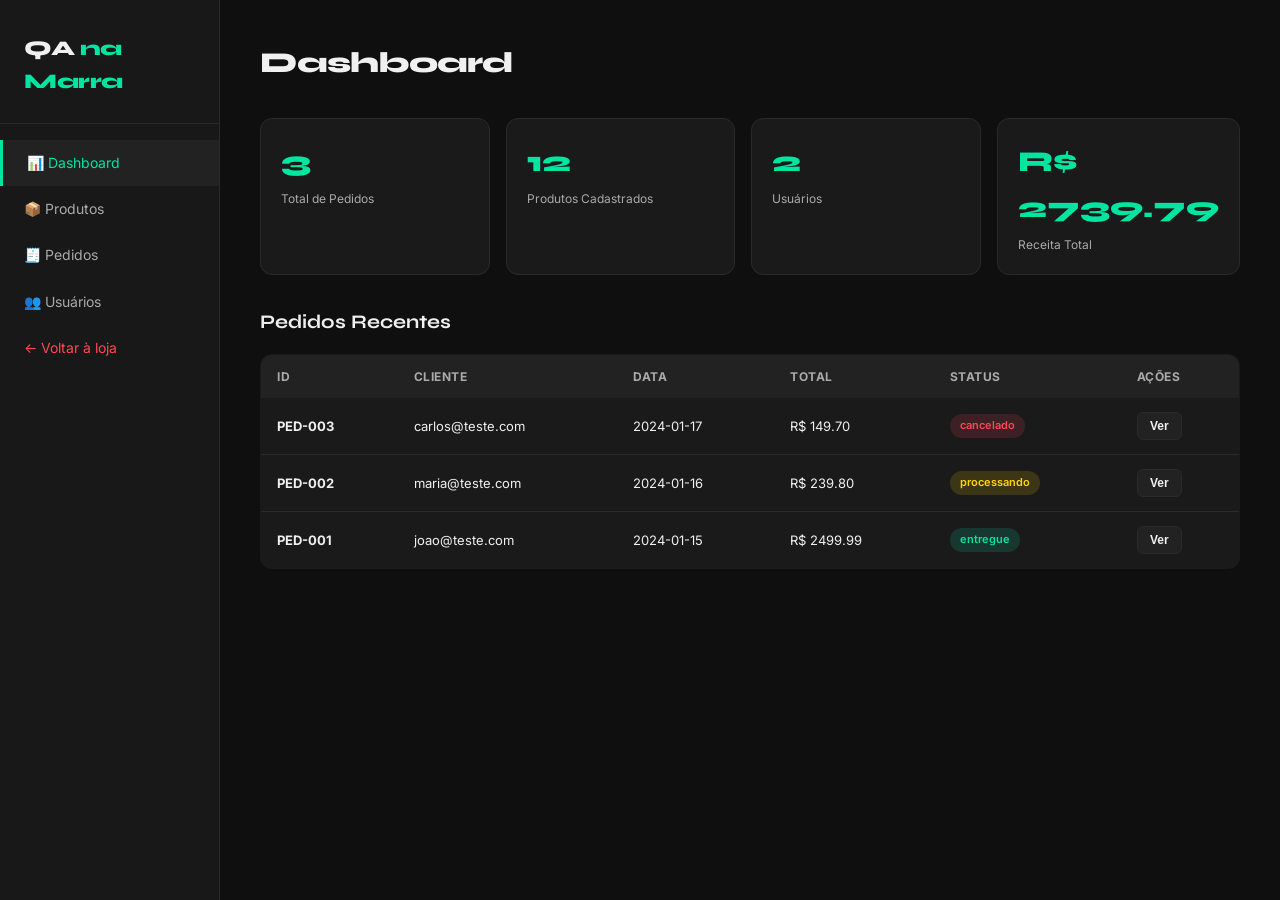
==== pages/admin.html @ 7d09a41e "Initial commit: QA na Marra Store project" ====
<!DOCTYPE html>
<html lang="pt-BR">
<head>
  <meta charset="UTF-8"/>
  <meta name="viewport" content="width=device-width, initial-scale=1.0"/>
  <title>Admin — QA na Marra Store</title>
  <link rel="stylesheet" href="../css/style.css"/>
  <link href="https://fonts.googleapis.com/css2?family=Syne:wght@400;600;700;800&family=Inter:wght@300;400;500;600&display=swap" rel="stylesheet"/>
</head>
<body>

<!-- BUG de segurança: painel admin acessível sem verificar se usuário é admin -->
<div class="admin-layout">
  <aside class="admin-sidebar">
    <a href="index.html" class="logo">QA <span>na Marra</span></a>
    <nav class="admin-nav">
      <a href="admin.html" class="active" onclick="showSection('dashboard')">📊 Dashboard</a>
      <a href="#" onclick="showSection('products')">📦 Produtos</a>
      <a href="#" onclick="showSection('orders')">🧾 Pedidos</a>
      <a href="#" onclick="showSection('users')">👥 Usuários</a>
      <a href="index.html" style="margin-top:auto;color:var(--accent2)">← Voltar à loja</a>
    </nav>
  </aside>

  <main class="admin-content">

    <!-- DASHBOARD -->
    <div id="sectionDashboard">
      <h1>Dashboard</h1>

      <div class="stats-grid">
        <div class="stat-card">
          <div class="stat-value" id="statOrders">-</div>
          <div class="stat-label">Total de Pedidos</div>
        </div>
        <div class="stat-card">
          <div class="stat-value" id="statProducts">-</div>
          <div class="stat-label">Produtos Cadastrados</div>
        </div>
        <div class="stat-card">
          <div class="stat-value" id="statUsers">-</div>
          <div class="stat-label">Usuários</div>
        </div>
        <div class="stat-card">
          <!-- BUG: receita soma pedidos cancelados também -->
          <div class="stat-value" id="statRevenue">-</div>
          <div class="stat-label">Receita Total</div>
        </div>
      </div>

      <h2 style="font-family:'Syne',sans-serif;font-size:1.2rem;font-weight:700;margin-bottom:16px">Pedidos Recentes</h2>
      <table class="admin-table">
        <thead>
          <tr>
            <th>ID</th>
            <th>Cliente</th>
            <th>Data</th>
            <th>Total</th>
            <th>Status</th>
            <th>Ações</th>
          </tr>
        </thead>
        <tbody id="recentOrders"></tbody>
      </table>
    </div>

    <!-- PRODUTOS -->
    <div id="sectionProducts" style="display:none">
      <div style="display:flex;justify-content:space-between;align-items:center;margin-bottom:24px">
        <h1 style="margin:0">Produtos</h1>
        <button class="btn-primary" onclick="document.getElementById('addProductModal').style.display='flex'">
          + Adicionar Produto
        </button>
      </div>

      <table class="admin-table">
        <thead>
          <tr>
            <th>ID</th>
            <th>Nome</th>
            <th>Categoria</th>
            <th>Preço</th>
            <th>Estoque</th>
            <th>Ações</th>
          </tr>
        </thead>
        <tbody id="adminProductsList"></tbody>
      </table>
    </div>

    <!-- PEDIDOS -->
    <div id="sectionOrders" style="display:none">
      <h1>Pedidos</h1>
      <table class="admin-table">
        <thead>
          <tr>
            <th>ID</th>
            <th>Cliente</th>
            <th>Data</th>
            <th>Total</th>
            <th>Status</th>
          </tr>
        </thead>
        <tbody id="adminOrdersList"></tbody>
      </table>
    </div>

    <!-- USUÁRIOS -->
    <div id="sectionUsers" style="display:none">
      <h1>Usuários</h1>
      <!-- BUG de segurança: exibe senhas dos usuários em texto claro -->
      <table class="admin-table">
        <thead>
          <tr>
            <th>Nome</th>
            <th>E-mail</th>
            <th>Senha</th>
            <th>Perfil</th>
          </tr>
        </thead>
        <tbody id="adminUsersList"></tbody>
      </table>
    </div>

  </main>
</div>

<!-- Modal Editar Produto -->
<div id="editModal" style="display:none;position:fixed;inset:0;background:rgba(0,0,0,0.7);align-items:center;justify-content:center;z-index:200">
  <div class="form-card" style="max-width:480px;width:100%">
    <h2>Editar Produto</h2>
    <p>BUG: campos não carregam os dados do produto selecionado</p>
    <div class="form-group"><label>Nome</label><input type="text" placeholder="Nome do produto"/></div>
    <div class="form-group"><label>Preço</label>
      <!-- BUG: aceita preço negativo -->
      <input type="number" placeholder="Preço (pode ser negativo)"/>
    </div>
    <div class="form-group"><label>Estoque</label><input type="number" placeholder="Qtd em estoque"/></div>
    <div style="display:flex;gap:10px;margin-top:16px">
      <button class="btn-primary" style="flex:1" onclick="showToast('Salvo! (bug: nada foi realmente salvo)')">Salvar</button>
      <button class="btn-ghost" style="flex:1" onclick="document.getElementById('editModal').style.display='none'">Cancelar</button>
    </div>
  </div>
</div>

<!-- Modal Adicionar Produto -->
<div id="addProductModal" style="display:none;position:fixed;inset:0;background:rgba(0,0,0,0.7);align-items:center;justify-content:center;z-index:200">
  <div class="form-card" style="max-width:480px;width:100%">
    <h2>Novo Produto</h2>
    <div class="form-group"><label>Nome</label><input type="text" id="newName" placeholder="Nome do produto"/></div>
    <div class="form-group"><label>Preço</label><input type="number" id="newPrice" placeholder="0.00"/></div>
    <div class="form-group"><label>Estoque</label><input type="number" id="newStock" placeholder="0"/></div>
    <div class="form-group">
      <label>Categoria</label>
      <select id="newCat" style="background:var(--bg3);border:1px solid var(--border);border-radius:6px;padding:12px 14px;color:var(--text);width:100%;font-size:14px">
        <option value="eletronicos">Eletrônicos</option>
        <option value="roupas">Roupas</option>
        <option value="livros">Livros</option>
        <option value="casa">Casa</option>
      </select>
    </div>
    <div style="display:flex;gap:10px;margin-top:16px">
      <button class="btn-primary" style="flex:1" onclick="addNewProduct()">Adicionar</button>
      <button class="btn-ghost" style="flex:1" onclick="document.getElementById('addProductModal').style.display='none'">Cancelar</button>
    </div>
  </div>
</div>

<script src="../js/data.js"></script>
<script src="../js/app.js"></script>
<script>
  // BUG: não verifica se o usuário logado tem perfil admin
  // Qualquer pessoa que acessar /admin.html verá o painel

  renderAdminDashboard();

  function showSection(section) {
    ['dashboard','products','orders','users'].forEach(s => {
      document.getElementById(`section${s.charAt(0).toUpperCase()+s.slice(1)}`).style.display = 'none';
    });
    document.getElementById(`section${section.charAt(0).toUpperCase()+section.slice(1)}`).style.display = 'block';

    // Atualiza nav ativa
    document.querySelectorAll('.admin-nav a').forEach(a => a.classList.remove('active'));
    event.target.classList.add('active');

    if (section === 'products') renderAdminProducts();
    if (section === 'orders') renderAdminOrders();
    if (section === 'users') renderAdminUsers();
  }

  function renderAdminUsers() {
    const users = getUsers();
    const tbody = document.getElementById('adminUsersList');
    if (!tbody) return;
    // BUG: exibe senha em texto claro
    tbody.innerHTML = users.map(u => `
      <tr>
        <td>${u.name}</td>
        <td>${u.email}</td>
        <td style="color:var(--accent2)">${u.password}</td>
        <td><span class="badge ${u.role === 'admin' ? 'badge-green' : 'badge-yellow'}">${u.role}</span></td>
      </tr>
    `).join('');
  }

  function addNewProduct() {
    const name = document.getElementById('newName').value;
    const price = parseFloat(document.getElementById('newPrice').value);
    const stock = parseInt(document.getElementById('newStock').value) || 0;
    const category = document.getElementById('newCat').value;

    if (!name) { showToast('❌ Nome obrigatório'); return; }

    const products = getProducts();
    const newId = Math.max(...products.map(p => p.id)) + 1;
    products.push({
      id: newId, name, price, stock, category,
      emoji: '📦', description: 'Produto adicionado via admin',
      featured: false, rating: 0, oldPrice: null
    });
    localStorage.setItem('qa_products', JSON.stringify(products));
    document.getElementById('addProductModal').style.display = 'none';
    renderAdminProducts();
    showSection('products');
    showToast(`✅ Produto "${name}" adicionado!`);
  }
</script>
</body>
</html>
---- css/style.css ----
/* ===== TOKENS ===== */
:root {
  --bg: #0f0f0f;
  --bg2: #181818;
  --bg3: #222222;
  --accent: #00e5a0;
  --accent2: #ff4757;
  --text: #f0f0f0;
  --text2: #aaaaaa;
  --border: #2a2a2a;
  --card: #1a1a1a;
  --font-display: 'Syne', sans-serif;
  --font-body: 'Inter', sans-serif;
  --radius: 12px;
  --radius-sm: 6px;
}

* { margin: 0; padding: 0; box-sizing: border-box; }

body {
  background: var(--bg);
  color: var(--text);
  font-family: var(--font-body);
  font-size: 15px;
  line-height: 1.6;
}

a { color: inherit; text-decoration: none; }

/* ===== NAVBAR ===== */
.navbar {
  display: flex;
  justify-content: space-between;
  align-items: center;
  padding: 16px 48px;
  background: rgba(15,15,15,0.95);
  backdrop-filter: blur(12px);
  border-bottom: 1px solid var(--border);
  position: sticky;
  top: 0;
  z-index: 100;
}

.logo {
  font-family: var(--font-display);
  font-weight: 800;
  font-size: 1.3rem;
  letter-spacing: -0.5px;
}
.logo span { color: var(--accent); }

.nav-links {
  display: flex;
  align-items: center;
  gap: 24px;
  font-size: 14px;
}

.nav-links a { color: var(--text2); transition: color 0.2s; }
.nav-links a:hover { color: var(--accent); }

.cart-link {
  background: var(--bg3);
  padding: 8px 16px;
  border-radius: 999px;
  display: flex;
  align-items: center;
  gap: 8px;
  color: var(--text) !important;
}

.cart-count {
  background: var(--accent);
  color: #000;
  font-weight: 700;
  font-size: 11px;
  width: 18px;
  height: 18px;
  border-radius: 50%;
  display: flex;
  align-items: center;
  justify-content: center;
}

/* ===== HERO ===== */
.hero {
  display: grid;
  grid-template-columns: 1fr 1fr;
  gap: 48px;
  padding: 80px 48px;
  min-height: 80vh;
  align-items: center;
  max-width: 1200px;
  margin: 0 auto;
}

.hero-eyebrow {
  font-size: 13px;
  color: var(--accent);
  letter-spacing: 1px;
  text-transform: uppercase;
  margin-bottom: 16px;
}

.hero h1 {
  font-family: var(--font-display);
  font-size: clamp(2.5rem, 5vw, 4rem);
  font-weight: 800;
  line-height: 1.05;
  letter-spacing: -2px;
  margin-bottom: 20px;
}

.hero h1 em {
  font-style: normal;
  color: var(--accent);
  position: relative;
}

.hero-sub {
  color: var(--text2);
  font-size: 1rem;
  max-width: 440px;
  margin-bottom: 32px;
}

.hero-actions {
  display: flex;
  gap: 12px;
  margin-bottom: 32px;
}

.btn-primary {
  background: var(--accent);
  color: #000;
  font-weight: 700;
  font-family: var(--font-display);
  padding: 14px 28px;
  border-radius: var(--radius-sm);
  transition: opacity 0.2s;
  border: none;
  cursor: pointer;
  font-size: 15px;
  display: inline-block;
}
.btn-primary:hover { opacity: 0.85; }

.btn-ghost {
  border: 1px solid var(--border);
  color: var(--text);
  padding: 14px 28px;
  border-radius: var(--radius-sm);
  transition: border-color 0.2s;
  font-size: 15px;
}
.btn-ghost:hover { border-color: var(--accent); color: var(--accent); }

.hero-badges {
  display: flex;
  gap: 10px;
  flex-wrap: wrap;
}
.hero-badges span {
  font-size: 12px;
  background: var(--bg3);
  border: 1px solid var(--border);
  padding: 6px 14px;
  border-radius: 999px;
  color: var(--text2);
}

/* BUG CARD */
.bug-card {
  background: var(--card);
  border: 1px solid var(--border);
  border-radius: var(--radius);
  overflow: hidden;
  font-size: 13px;
  box-shadow: 0 0 40px rgba(0,229,160,0.08);
}
.bug-header {
  background: var(--accent2);
  color: white;
  font-family: var(--font-display);
  font-weight: 700;
  padding: 10px 16px;
  font-size: 12px;
  letter-spacing: 1px;
}
.bug-body {
  padding: 16px;
  display: flex;
  flex-direction: column;
  gap: 10px;
}
.bug-body p { color: var(--text2); }
.bug-body strong { color: var(--text); }
.sev-high {
  background: rgba(255,71,87,0.15);
  color: var(--accent2);
  padding: 2px 8px;
  border-radius: 4px;
  font-weight: 600;
}

/* ===== SECTIONS ===== */
.section {
  padding: 64px 48px;
  max-width: 1200px;
  margin: 0 auto;
}

.section h2 {
  font-family: var(--font-display);
  font-weight: 800;
  font-size: 1.8rem;
  letter-spacing: -1px;
  margin-bottom: 32px;
}

/* CATEGORIES */
.categories-section { padding-top: 32px; }
.categories-grid {
  display: grid;
  grid-template-columns: repeat(4, 1fr);
  gap: 16px;
}

.cat-card {
  background: var(--card);
  border: 1px solid var(--border);
  border-radius: var(--radius);
  padding: 32px 16px;
  text-align: center;
  display: flex;
  flex-direction: column;
  align-items: center;
  gap: 12px;
  transition: border-color 0.2s, transform 0.2s;
  cursor: pointer;
}
.cat-card:hover { border-color: var(--accent); transform: translateY(-4px); }
.cat-icon { font-size: 2rem; }
.cat-card span:last-child { font-weight: 600; font-size: 14px; }

/* PRODUCTS GRID */
.products-grid {
  display: grid;
  grid-template-columns: repeat(auto-fill, minmax(240px, 1fr));
  gap: 20px;
}

.product-card {
  background: var(--card);
  border: 1px solid var(--border);
  border-radius: var(--radius);
  overflow: hidden;
  transition: border-color 0.2s, transform 0.2s;
  cursor: pointer;
}
.product-card:hover { border-color: var(--accent); transform: translateY(-4px); }

.product-img {
  width: 100%;
  height: 180px;
  object-fit: cover;
  background: var(--bg3);
  display: flex;
  align-items: center;
  justify-content: center;
  font-size: 3rem;
}

.product-info { padding: 16px; }
.product-name {
  font-weight: 600;
  font-size: 15px;
  margin-bottom: 6px;
  font-family: var(--font-display);
}
.product-cat {
  font-size: 11px;
  color: var(--accent);
  text-transform: uppercase;
  letter-spacing: 0.5px;
  margin-bottom: 8px;
}
.product-price {
  font-size: 1.2rem;
  font-weight: 700;
  color: var(--accent);
  font-family: var(--font-display);
  margin-bottom: 12px;
}
.product-price .old-price {
  font-size: 0.85rem;
  color: var(--text2);
  text-decoration: line-through;
  font-weight: 400;
  margin-left: 8px;
}

.btn-add-cart {
  width: 100%;
  background: var(--accent);
  color: #000;
  font-weight: 700;
  padding: 10px;
  border: none;
  border-radius: var(--radius-sm);
  cursor: pointer;
  font-size: 13px;
  transition: opacity 0.2s;
}
.btn-add-cart:hover { opacity: 0.85; }

/* PROMO BANNER - com bugs visuais propositais */
.promo-banner {
  background: linear-gradient(135deg, #1a1a2e, #16213e);
  border-top: 1px solid var(--border);
  border-bottom: 1px solid var(--border);
  padding: 48px;
  overflow: hidden; /* bug: botão vai ficar cortado */
}
.promo-inner {
  max-width: 1200px;
  margin: 0 auto;
}
.promo-inner h3 {
  font-family: var(--font-display);
  font-size: 2rem;
  color: #ffd700;
  margin-bottom: 8px;
}
.promo-inner p { color: var(--text2); margin-bottom: 16px; }
.btn-promo {
  display: inline-block;
  background: #ffd700;
  color: #000;
  font-weight: 700;
  padding: 12px 24px;
  border-radius: var(--radius-sm);
}

/* ===== FORMS ===== */
.form-page {
  min-height: 80vh;
  display: flex;
  align-items: center;
  justify-content: center;
  padding: 48px;
}

.form-card {
  background: var(--card);
  border: 1px solid var(--border);
  border-radius: var(--radius);
  padding: 40px;
  width: 100%;
  max-width: 420px;
}

.form-card h2 {
  font-family: var(--font-display);
  font-size: 1.8rem;
  font-weight: 800;
  letter-spacing: -1px;
  margin-bottom: 8px;
}

.form-card p { color: var(--text2); margin-bottom: 28px; font-size: 14px; }

.form-group {
  margin-bottom: 16px;
}

.form-group label {
  display: block;
  font-size: 13px;
  font-weight: 500;
  margin-bottom: 6px;
  color: var(--text2);
}

.form-group input,
.form-group select,
.form-group textarea {
  width: 100%;
  background: var(--bg3);
  border: 1px solid var(--border);
  border-radius: var(--radius-sm);
  padding: 12px 14px;
  color: var(--text);
  font-family: var(--font-body);
  font-size: 14px;
  outline: none;
  transition: border-color 0.2s;
}

.form-group input:focus,
.form-group select:focus {
  border-color: var(--accent);
}

.form-btn {
  width: 100%;
  background: var(--accent);
  color: #000;
  font-weight: 700;
  font-family: var(--font-display);
  padding: 14px;
  border: none;
  border-radius: var(--radius-sm);
  cursor: pointer;
  font-size: 15px;
  margin-top: 8px;
  transition: opacity 0.2s;
}
.form-btn:hover { opacity: 0.85; }

.form-link {
  text-align: center;
  margin-top: 20px;
  font-size: 13px;
  color: var(--text2);
}
.form-link a { color: var(--accent); }

.form-error {
  background: rgba(255,71,87,0.1);
  border: 1px solid rgba(255,71,87,0.3);
  color: var(--accent2);
  padding: 10px 14px;
  border-radius: var(--radius-sm);
  font-size: 13px;
  margin-bottom: 16px;
  display: none;
}

.form-success {
  background: rgba(0,229,160,0.1);
  border: 1px solid rgba(0,229,160,0.3);
  color: var(--accent);
  padding: 10px 14px;
  border-radius: var(--radius-sm);
  font-size: 13px;
  margin-bottom: 16px;
  display: none;
}

/* ===== CART ===== */
.cart-page {
  max-width: 1000px;
  margin: 0 auto;
  padding: 48px;
}

.cart-page h1 {
  font-family: var(--font-display);
  font-size: 2rem;
  font-weight: 800;
  letter-spacing: -1px;
  margin-bottom: 32px;
}

.cart-table {
  width: 100%;
  border-collapse: collapse;
}

.cart-table th {
  text-align: left;
  padding: 12px 16px;
  border-bottom: 1px solid var(--border);
  color: var(--text2);
  font-size: 13px;
  font-weight: 500;
}

.cart-table td {
  padding: 16px;
  border-bottom: 1px solid var(--border);
  vertical-align: middle;
}

.cart-item-name { font-weight: 600; }
.cart-item-price { color: var(--accent); font-weight: 600; }

.qty-control {
  display: flex;
  align-items: center;
  gap: 10px;
}

.qty-btn {
  background: var(--bg3);
  border: 1px solid var(--border);
  color: var(--text);
  width: 30px;
  height: 30px;
  border-radius: var(--radius-sm);
  cursor: pointer;
  font-size: 16px;
  display: flex;
  align-items: center;
  justify-content: center;
}

.btn-remove {
  background: none;
  border: none;
  color: var(--accent2);
  cursor: pointer;
  font-size: 18px;
}

.cart-summary {
  background: var(--card);
  border: 1px solid var(--border);
  border-radius: var(--radius);
  padding: 24px;
  margin-top: 24px;
}

.cart-summary-row {
  display: flex;
  justify-content: space-between;
  margin-bottom: 12px;
  font-size: 14px;
}

.cart-summary-row.total {
  font-family: var(--font-display);
  font-weight: 800;
  font-size: 1.2rem;
  border-top: 1px solid var(--border);
  padding-top: 12px;
  margin-top: 4px;
}

/* ===== PRODUTO DETALHE ===== */
.product-detail {
  display: grid;
  grid-template-columns: 1fr 1fr;
  gap: 48px;
  max-width: 1000px;
  margin: 0 auto;
  padding: 48px;
  align-items: start;
}

.product-detail-img {
  background: var(--card);
  border: 1px solid var(--border);
  border-radius: var(--radius);
  height: 360px;
  display: flex;
  align-items: center;
  justify-content: center;
  font-size: 6rem;
}

.product-detail-info h1 {
  font-family: var(--font-display);
  font-size: 1.8rem;
  font-weight: 800;
  letter-spacing: -1px;
  margin-bottom: 8px;
}

.product-detail-price {
  font-family: var(--font-display);
  font-size: 2rem;
  font-weight: 800;
  color: var(--accent);
  margin: 16px 0;
}

.product-detail-desc {
  color: var(--text2);
  font-size: 14px;
  margin-bottom: 24px;
  line-height: 1.8;
}

.qty-selector {
  display: flex;
  align-items: center;
  gap: 12px;
  margin-bottom: 20px;
}

.qty-selector label { font-size: 13px; color: var(--text2); }
.qty-selector input {
  width: 60px;
  text-align: center;
  background: var(--bg3);
  border: 1px solid var(--border);
  border-radius: var(--radius-sm);
  padding: 8px;
  color: var(--text);
  font-size: 14px;
}

/* ===== ADMIN ===== */
.admin-layout {
  display: grid;
  grid-template-columns: 220px 1fr;
  min-height: 100vh;
}

.admin-sidebar {
  background: var(--bg2);
  border-right: 1px solid var(--border);
  padding: 32px 0;
}

.admin-sidebar .logo {
  display: block;
  padding: 0 24px 24px;
  border-bottom: 1px solid var(--border);
  margin-bottom: 16px;
}

.admin-nav a {
  display: block;
  padding: 12px 24px;
  color: var(--text2);
  font-size: 14px;
  transition: background 0.2s, color 0.2s;
}
.admin-nav a:hover, .admin-nav a.active {
  background: var(--bg3);
  color: var(--accent);
  border-left: 3px solid var(--accent);
}

.admin-content {
  padding: 40px;
  overflow-y: auto;
}

.admin-content h1 {
  font-family: var(--font-display);
  font-size: 1.8rem;
  font-weight: 800;
  letter-spacing: -1px;
  margin-bottom: 32px;
}

.stats-grid {
  display: grid;
  grid-template-columns: repeat(4, 1fr);
  gap: 16px;
  margin-bottom: 32px;
}

.stat-card {
  background: var(--card);
  border: 1px solid var(--border);
  border-radius: var(--radius);
  padding: 20px;
}

.stat-value {
  font-family: var(--font-display);
  font-size: 1.8rem;
  font-weight: 800;
  color: var(--accent);
}

.stat-label {
  font-size: 12px;
  color: var(--text2);
  margin-top: 4px;
}

.admin-table {
  width: 100%;
  border-collapse: collapse;
  background: var(--card);
  border-radius: var(--radius);
  overflow: hidden;
  border: 1px solid var(--border);
}

.admin-table th {
  background: var(--bg3);
  padding: 12px 16px;
  text-align: left;
  font-size: 12px;
  color: var(--text2);
  text-transform: uppercase;
  letter-spacing: 0.5px;
}

.admin-table td {
  padding: 14px 16px;
  border-bottom: 1px solid var(--border);
  font-size: 13px;
}

.admin-table tr:last-child td { border-bottom: none; }

.badge {
  display: inline-block;
  padding: 3px 10px;
  border-radius: 999px;
  font-size: 11px;
  font-weight: 600;
}
.badge-green { background: rgba(0,229,160,0.15); color: var(--accent); }
.badge-red { background: rgba(255,71,87,0.15); color: var(--accent2); }
.badge-yellow { background: rgba(255,215,0,0.15); color: #ffd700; }

.btn-sm {
  padding: 6px 12px;
  border-radius: var(--radius-sm);
  font-size: 12px;
  font-weight: 600;
  cursor: pointer;
  border: none;
  transition: opacity 0.2s;
}
.btn-sm:hover { opacity: 0.8; }
.btn-edit { background: var(--bg3); color: var(--text); border: 1px solid var(--border); }
.btn-delete { background: rgba(255,71,87,0.15); color: var(--accent2); }

/* ===== PEDIDOS ===== */
.orders-page {
  max-width: 900px;
  margin: 0 auto;
  padding: 48px;
}
.orders-page h1 {
  font-family: var(--font-display);
  font-size: 2rem;
  font-weight: 800;
  letter-spacing: -1px;
  margin-bottom: 32px;
}

.order-card {
  background: var(--card);
  border: 1px solid var(--border);
  border-radius: var(--radius);
  padding: 20px;
  margin-bottom: 16px;
}

.order-header {
  display: flex;
  justify-content: space-between;
  align-items: center;
  margin-bottom: 12px;
}

.order-id { font-family: var(--font-display); font-weight: 700; }
.order-items { color: var(--text2); font-size: 13px; }
.order-total { color: var(--accent); font-weight: 700; font-family: var(--font-display); }

/* ===== ALERT / TOAST ===== */
.toast {
  position: fixed;
  bottom: 24px;
  right: 24px;
  background: var(--accent);
  color: #000;
  font-weight: 700;
  padding: 14px 20px;
  border-radius: var(--radius);
  font-size: 14px;
  z-index: 999;
  transform: translateY(100px);
  opacity: 0;
  transition: all 0.3s;
}
.toast.show { transform: translateY(0); opacity: 1; }

/* ===== PAGE HEADER ===== */
.page-header {
  border-bottom: 1px solid var(--border);
  padding: 40px 48px 32px;
  max-width: 1200px;
  margin: 0 auto;
}
.page-header h1 {
  font-family: var(--font-display);
  font-size: 2rem;
  font-weight: 800;
  letter-spacing: -1px;
}
.page-header p { color: var(--text2); font-size: 14px; margin-top: 6px; }

/* ===== FOOTER ===== */
.footer {
  border-top: 1px solid var(--border);
  padding: 48px;
  margin-top: 64px;
}
.footer-inner {
  display: grid;
  grid-template-columns: 2fr 1fr 1fr;
  gap: 32px;
  max-width: 1200px;
  margin: 0 auto 32px;
}
.footer-inner strong {
  display: block;
  font-family: var(--font-display);
  margin-bottom: 12px;
}
.footer-inner a {
  display: block;
  color: var(--text2);
  font-size: 13px;
  margin-bottom: 6px;
  transition: color 0.2s;
}
.footer-inner a:hover { color: var(--accent); }
.footer-inner p { color: var(--text2); font-size: 13px; }
.footer-copy {
  text-align: center;
  color: var(--text2);
  font-size: 12px;
  max-width: 1200px;
  margin: 0 auto;
  border-top: 1px solid var(--border);
  padding-top: 24px;
}

/* ===== EMPTY STATE ===== */
.empty-state {
  text-align: center;
  padding: 64px 24px;
  color: var(--text2);
}
.empty-state .empty-icon { font-size: 3rem; margin-bottom: 16px; }
.empty-state h3 {
  font-family: var(--font-display);
  font-size: 1.3rem;
  color: var(--text);
  margin-bottom: 8px;
}

/* ===== SEARCH BAR ===== */
.search-bar {
  display: flex;
  gap: 10px;
  margin-bottom: 24px;
}
.search-bar input {
  flex: 1;
  background: var(--bg3);
  border: 1px solid var(--border);
  border-radius: var(--radius-sm);
  padding: 12px 16px;
  color: var(--text);
  font-size: 14px;
  outline: none;
}
.search-bar input:focus { border-color: var(--accent); }
.search-bar button {
  background: var(--accent);
  color: #000;
  font-weight: 700;
  padding: 12px 20px;
  border: none;
  border-radius: var(--radius-sm);
  cursor: pointer;
}

/* CHECKOUT */
.checkout-page {
  display: grid;
  grid-template-columns: 1fr 380px;
  gap: 32px;
  max-width: 1100px;
  margin: 0 auto;
  padding: 48px;
}

.checkout-form h2 {
  font-family: var(--font-display);
  font-weight: 800;
  font-size: 1.4rem;
  letter-spacing: -0.5px;
  margin-bottom: 20px;
}

.checkout-summary {
  background: var(--card);
  border: 1px solid var(--border);
  border-radius: var(--radius);
  padding: 24px;
  height: fit-content;
  position: sticky;
  top: 80px;
}

.checkout-summary h3 {
  font-family: var(--font-display);
  font-weight: 700;
  margin-bottom: 16px;
}

.summary-item {
  display: flex;
  justify-content: space-between;
  font-size: 13px;
  margin-bottom: 10px;
  color: var(--text2);
}

.summary-divider { border: none; border-top: 1px solid var(--border); margin: 12px 0; }

.summary-total {
  display: flex;
  justify-content: space-between;
  font-family: var(--font-display);
  font-weight: 800;
  font-size: 1.1rem;
  color: var(--accent);
}

/* RESPONSIVE */
@media (max-width: 768px) {
  .navbar { padding: 12px 20px; }
  .hero { grid-template-columns: 1fr; padding: 40px 20px; }
  .hero-visual { display: none; }
  .categories-grid { grid-template-columns: repeat(2, 1fr); }
  .section { padding: 40px 20px; }
  .stats-grid { grid-template-columns: repeat(2, 1fr); }
  .admin-layout { grid-template-columns: 1fr; }
  .admin-sidebar { display: none; }
  .product-detail { grid-template-columns: 1fr; padding: 24px; }
  .checkout-page { grid-template-columns: 1fr; padding: 24px; }
  .footer-inner { grid-template-columns: 1fr; }
  .cart-page, .orders-page { padding: 24px 16px; }
}
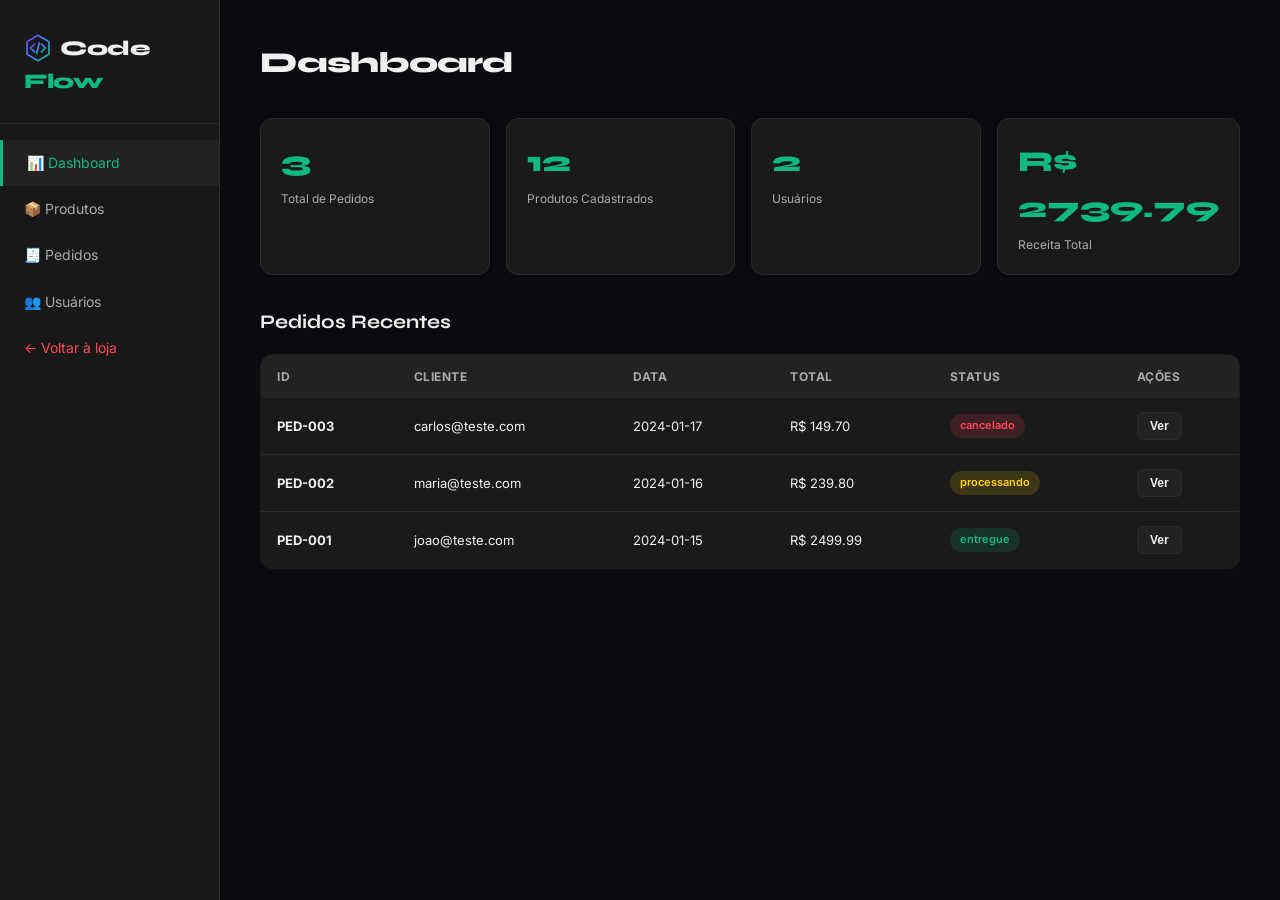
==== commit dd3623d0: "Troca a marca para Code Flow Store / Code Flow Mentoria Atualiza nome, títulos, rodapé, e-mail do ad" ====
--- a/pages/admin.html
+++ b/pages/admin.html
@@ -3,7 +3,7 @@
 <head>
   <meta charset="UTF-8"/>
   <meta name="viewport" content="width=device-width, initial-scale=1.0"/>
-  <title>Admin — QA na Marra Store</title>
+  <title>Admin — Code Flow Store</title>
   <link rel="stylesheet" href="../css/style.css"/>
   <link href="https://fonts.googleapis.com/css2?family=Syne:wght@400;600;700;800&family=Inter:wght@300;400;500;600&display=swap" rel="stylesheet"/>
 </head>
@@ -12,38 +12,38 @@
 <!-- BUG de segurança: painel admin acessível sem verificar se usuário é admin -->
 <div class="admin-layout">
   <aside class="admin-sidebar">
-    <a href="index.html" class="logo">QA <span>na Marra</span></a>
+    <a href="index.html" class="logo"><img class="logo-icon" src="../img/logo.svg" alt=""/>Code <span>Flow</span></a>
     <nav class="admin-nav">
-      <a href="admin.html" class="active" onclick="showSection('dashboard')">📊 Dashboard</a>
-      <a href="#" onclick="showSection('products')">📦 Produtos</a>
-      <a href="#" onclick="showSection('orders')">🧾 Pedidos</a>
-      <a href="#" onclick="showSection('users')">👥 Usuários</a>
-      <a href="index.html" style="margin-top:auto;color:var(--accent2)">← Voltar à loja</a>
+      <a data-testid="admin-nav-dashboard" href="admin.html" class="active" onclick="showSection('dashboard')">📊 Dashboard</a>
+      <a data-testid="admin-nav-products" href="#" onclick="showSection('products')">📦 Produtos</a>
+      <a data-testid="admin-nav-orders" href="#" onclick="showSection('orders')">🧾 Pedidos</a>
+      <a data-testid="admin-nav-users" href="#" onclick="showSection('users')">👥 Usuários</a>
+      <a data-testid="admin-nav-back-to-store" href="index.html" style="margin-top:auto;color:var(--accent2)">← Voltar à loja</a>
     </nav>
   </aside>
 
   <main class="admin-content">
 
     <!-- DASHBOARD -->
-    <div id="sectionDashboard">
+    <div data-testid="admin-section-dashboard" id="sectionDashboard">
       <h1>Dashboard</h1>
 
       <div class="stats-grid">
         <div class="stat-card">
-          <div class="stat-value" id="statOrders">-</div>
+          <div data-testid="stat-orders" class="stat-value" id="statOrders">-</div>
           <div class="stat-label">Total de Pedidos</div>
         </div>
         <div class="stat-card">
-          <div class="stat-value" id="statProducts">-</div>
+          <div data-testid="stat-products" class="stat-value" id="statProducts">-</div>
           <div class="stat-label">Produtos Cadastrados</div>
         </div>
         <div class="stat-card">
-          <div class="stat-value" id="statUsers">-</div>
+          <div data-testid="stat-users" class="stat-value" id="statUsers">-</div>
           <div class="stat-label">Usuários</div>
         </div>
         <div class="stat-card">
           <!-- BUG: receita soma pedidos cancelados também -->
-          <div class="stat-value" id="statRevenue">-</div>
+          <div data-testid="stat-revenue" class="stat-value" id="statRevenue">-</div>
           <div class="stat-label">Receita Total</div>
         </div>
       </div>
@@ -60,15 +60,15 @@
             <th>Ações</th>
           </tr>
         </thead>
-        <tbody id="recentOrders"></tbody>
+        <tbody data-testid="admin-recent-orders" id="recentOrders"></tbody>
       </table>
     </div>
 
     <!-- PRODUTOS -->
-    <div id="sectionProducts" style="display:none">
+    <div data-testid="admin-section-products" id="sectionProducts" style="display:none">
       <div style="display:flex;justify-content:space-between;align-items:center;margin-bottom:24px">
         <h1 style="margin:0">Produtos</h1>
-        <button class="btn-primary" onclick="document.getElementById('addProductModal').style.display='flex'">
+        <button data-testid="admin-add-product-btn" class="btn-primary" onclick="document.getElementById('addProductModal').style.display='flex'">
           + Adicionar Produto
         </button>
       </div>
@@ -84,12 +84,12 @@
             <th>Ações</th>
           </tr>
         </thead>
-        <tbody id="adminProductsList"></tbody>
+        <tbody data-testid="admin-products-list" id="adminProductsList"></tbody>
       </table>
     </div>
 
     <!-- PEDIDOS -->
-    <div id="sectionOrders" style="display:none">
+    <div data-testid="admin-section-orders" id="sectionOrders" style="display:none">
       <h1>Pedidos</h1>
       <table class="admin-table">
         <thead>
@@ -101,12 +101,12 @@
             <th>Status</th>
           </tr>
         </thead>
-        <tbody id="adminOrdersList"></tbody>
+        <tbody data-testid="admin-orders-list" id="adminOrdersList"></tbody>
       </table>
     </div>
 
     <!-- USUÁRIOS -->
-    <div id="sectionUsers" style="display:none">
+    <div data-testid="admin-section-users" id="sectionUsers" style="display:none">
       <h1>Usuários</h1>
       <!-- BUG de segurança: exibe senhas dos usuários em texto claro -->
       <table class="admin-table">
@@ -118,7 +118,7 @@
             <th>Perfil</th>
           </tr>
         </thead>
-        <tbody id="adminUsersList"></tbody>
+        <tbody data-testid="admin-users-list" id="adminUsersList"></tbody>
       </table>
     </div>
 
@@ -126,33 +126,33 @@
 </div>
 
 <!-- Modal Editar Produto -->
-<div id="editModal" style="display:none;position:fixed;inset:0;background:rgba(0,0,0,0.7);align-items:center;justify-content:center;z-index:200">
+<div data-testid="edit-product-modal" id="editModal" style="display:none;position:fixed;inset:0;background:rgba(0,0,0,0.7);align-items:center;justify-content:center;z-index:200">
   <div class="form-card" style="max-width:480px;width:100%">
     <h2>Editar Produto</h2>
     <p>BUG: campos não carregam os dados do produto selecionado</p>
-    <div class="form-group"><label>Nome</label><input type="text" placeholder="Nome do produto"/></div>
+    <div class="form-group"><label>Nome</label><input data-testid="edit-product-name" type="text" placeholder="Nome do produto"/></div>
     <div class="form-group"><label>Preço</label>
       <!-- BUG: aceita preço negativo -->
-      <input type="number" placeholder="Preço (pode ser negativo)"/>
-    </div>
-    <div class="form-group"><label>Estoque</label><input type="number" placeholder="Qtd em estoque"/></div>
+      <input data-testid="edit-product-price" type="number" placeholder="Preço (pode ser negativo)"/>
+    </div>
+    <div class="form-group"><label>Estoque</label><input data-testid="edit-product-stock" type="number" placeholder="Qtd em estoque"/></div>
     <div style="display:flex;gap:10px;margin-top:16px">
-      <button class="btn-primary" style="flex:1" onclick="showToast('Salvo! (bug: nada foi realmente salvo)')">Salvar</button>
-      <button class="btn-ghost" style="flex:1" onclick="document.getElementById('editModal').style.display='none'">Cancelar</button>
+      <button data-testid="edit-product-save" class="btn-primary" style="flex:1" onclick="showToast('Salvo! (bug: nada foi realmente salvo)')">Salvar</button>
+      <button data-testid="edit-product-cancel" class="btn-ghost" style="flex:1" onclick="document.getElementById('editModal').style.display='none'">Cancelar</button>
     </div>
   </div>
 </div>
 
 <!-- Modal Adicionar Produto -->
-<div id="addProductModal" style="display:none;position:fixed;inset:0;background:rgba(0,0,0,0.7);align-items:center;justify-content:center;z-index:200">
+<div data-testid="add-product-modal" id="addProductModal" style="display:none;position:fixed;inset:0;background:rgba(0,0,0,0.7);align-items:center;justify-content:center;z-index:200">
   <div class="form-card" style="max-width:480px;width:100%">
     <h2>Novo Produto</h2>
-    <div class="form-group"><label>Nome</label><input type="text" id="newName" placeholder="Nome do produto"/></div>
-    <div class="form-group"><label>Preço</label><input type="number" id="newPrice" placeholder="0.00"/></div>
-    <div class="form-group"><label>Estoque</label><input type="number" id="newStock" placeholder="0"/></div>
+    <div class="form-group"><label>Nome</label><input data-testid="add-product-name" type="text" id="newName" placeholder="Nome do produto"/></div>
+    <div class="form-group"><label>Preço</label><input data-testid="add-product-price" type="number" id="newPrice" placeholder="0.00"/></div>
+    <div class="form-group"><label>Estoque</label><input data-testid="add-product-stock" type="number" id="newStock" placeholder="0"/></div>
     <div class="form-group">
       <label>Categoria</label>
-      <select id="newCat" style="background:var(--bg3);border:1px solid var(--border);border-radius:6px;padding:12px 14px;color:var(--text);width:100%;font-size:14px">
+      <select data-testid="add-product-category" id="newCat" style="background:var(--bg3);border:1px solid var(--border);border-radius:6px;padding:12px 14px;color:var(--text);width:100%;font-size:14px">
         <option value="eletronicos">Eletrônicos</option>
         <option value="roupas">Roupas</option>
         <option value="livros">Livros</option>
@@ -160,8 +160,8 @@
       </select>
     </div>
     <div style="display:flex;gap:10px;margin-top:16px">
-      <button class="btn-primary" style="flex:1" onclick="addNewProduct()">Adicionar</button>
-      <button class="btn-ghost" style="flex:1" onclick="document.getElementById('addProductModal').style.display='none'">Cancelar</button>
+      <button data-testid="add-product-submit" class="btn-primary" style="flex:1" onclick="addNewProduct()">Adicionar</button>
+      <button data-testid="add-product-cancel" class="btn-ghost" style="flex:1" onclick="document.getElementById('addProductModal').style.display='none'">Cancelar</button>
     </div>
   </div>
 </div>
@@ -195,11 +195,11 @@
     if (!tbody) return;
     // BUG: exibe senha em texto claro
     tbody.innerHTML = users.map(u => `
-      <tr>
-        <td>${u.name}</td>
-        <td>${u.email}</td>
-        <td style="color:var(--accent2)">${u.password}</td>
-        <td><span class="badge ${u.role === 'admin' ? 'badge-green' : 'badge-yellow'}">${u.role}</span></td>
+      <tr data-testid="admin-user-row">
+        <td data-testid="admin-user-name">${u.name}</td>
+        <td data-testid="admin-user-email">${u.email}</td>
+        <td data-testid="admin-user-password" style="color:var(--accent2)">${u.password}</td>
+        <td><span data-testid="admin-user-role" class="badge ${u.role === 'admin' ? 'badge-green' : 'badge-yellow'}">${u.role}</span></td>
       </tr>
     `).join('');
   }
--- a/css/style.css
+++ b/css/style.css
@@ -1,9 +1,11 @@
 /* ===== TOKENS ===== */
 :root {
-  --bg: #0f0f0f;
+  --bg: #0a0a0f;
   --bg2: #181818;
   --bg3: #222222;
-  --accent: #00e5a0;
+  --accent: #10B981;
+  --purple: #7C3AED;
+  --blue: #3B82F6;
   --accent2: #ff4757;
   --text: #f0f0f0;
   --text2: #aaaaaa;
@@ -33,7 +35,7 @@
   justify-content: space-between;
   align-items: center;
   padding: 16px 48px;
-  background: rgba(15,15,15,0.95);
+  background: rgba(10,10,15,0.95);
   backdrop-filter: blur(12px);
   border-bottom: 1px solid var(--border);
   position: sticky;
@@ -48,6 +50,7 @@
   letter-spacing: -0.5px;
 }
 .logo span { color: var(--accent); }
+.logo-icon { width: 28px; height: 28px; vertical-align: middle; margin-right: 8px; position: relative; top: -2px; }
 
 .nav-links {
   display: flex;
@@ -176,7 +179,7 @@
   border-radius: var(--radius);
   overflow: hidden;
   font-size: 13px;
-  box-shadow: 0 0 40px rgba(0,229,160,0.08);
+  box-shadow: 0 0 40px rgba(16,185,129,0.08);
 }
 .bug-header {
   background: var(--accent2);
@@ -438,8 +441,8 @@
 }
 
 .form-success {
-  background: rgba(0,229,160,0.1);
-  border: 1px solid rgba(0,229,160,0.3);
+  background: rgba(16,185,129,0.1);
+  border: 1px solid rgba(16,185,129,0.3);
   color: var(--accent);
   padding: 10px 14px;
   border-radius: var(--radius-sm);
@@ -709,7 +712,7 @@
   font-size: 11px;
   font-weight: 600;
 }
-.badge-green { background: rgba(0,229,160,0.15); color: var(--accent); }
+.badge-green { background: rgba(16,185,129,0.15); color: var(--accent); }
 .badge-red { background: rgba(255,71,87,0.15); color: var(--accent2); }
 .badge-yellow { background: rgba(255,215,0,0.15); color: #ffd700; }
 
